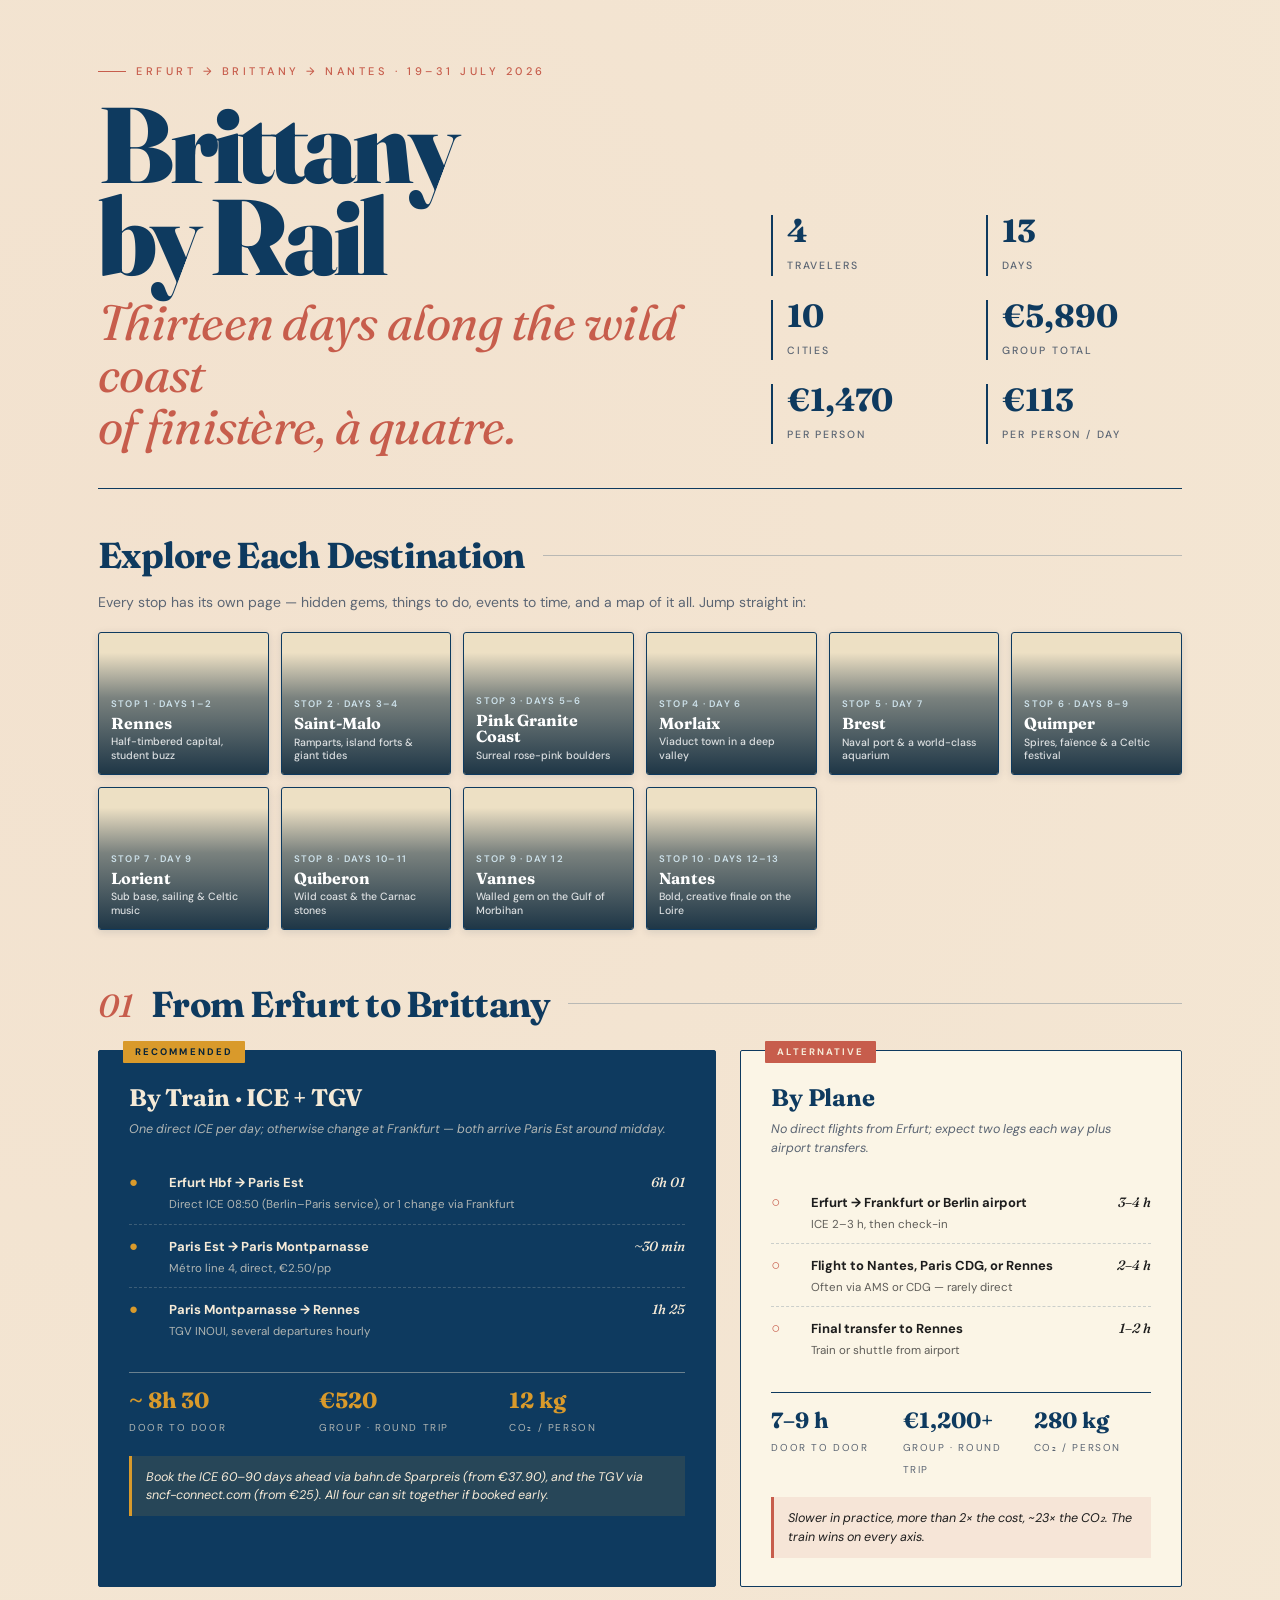
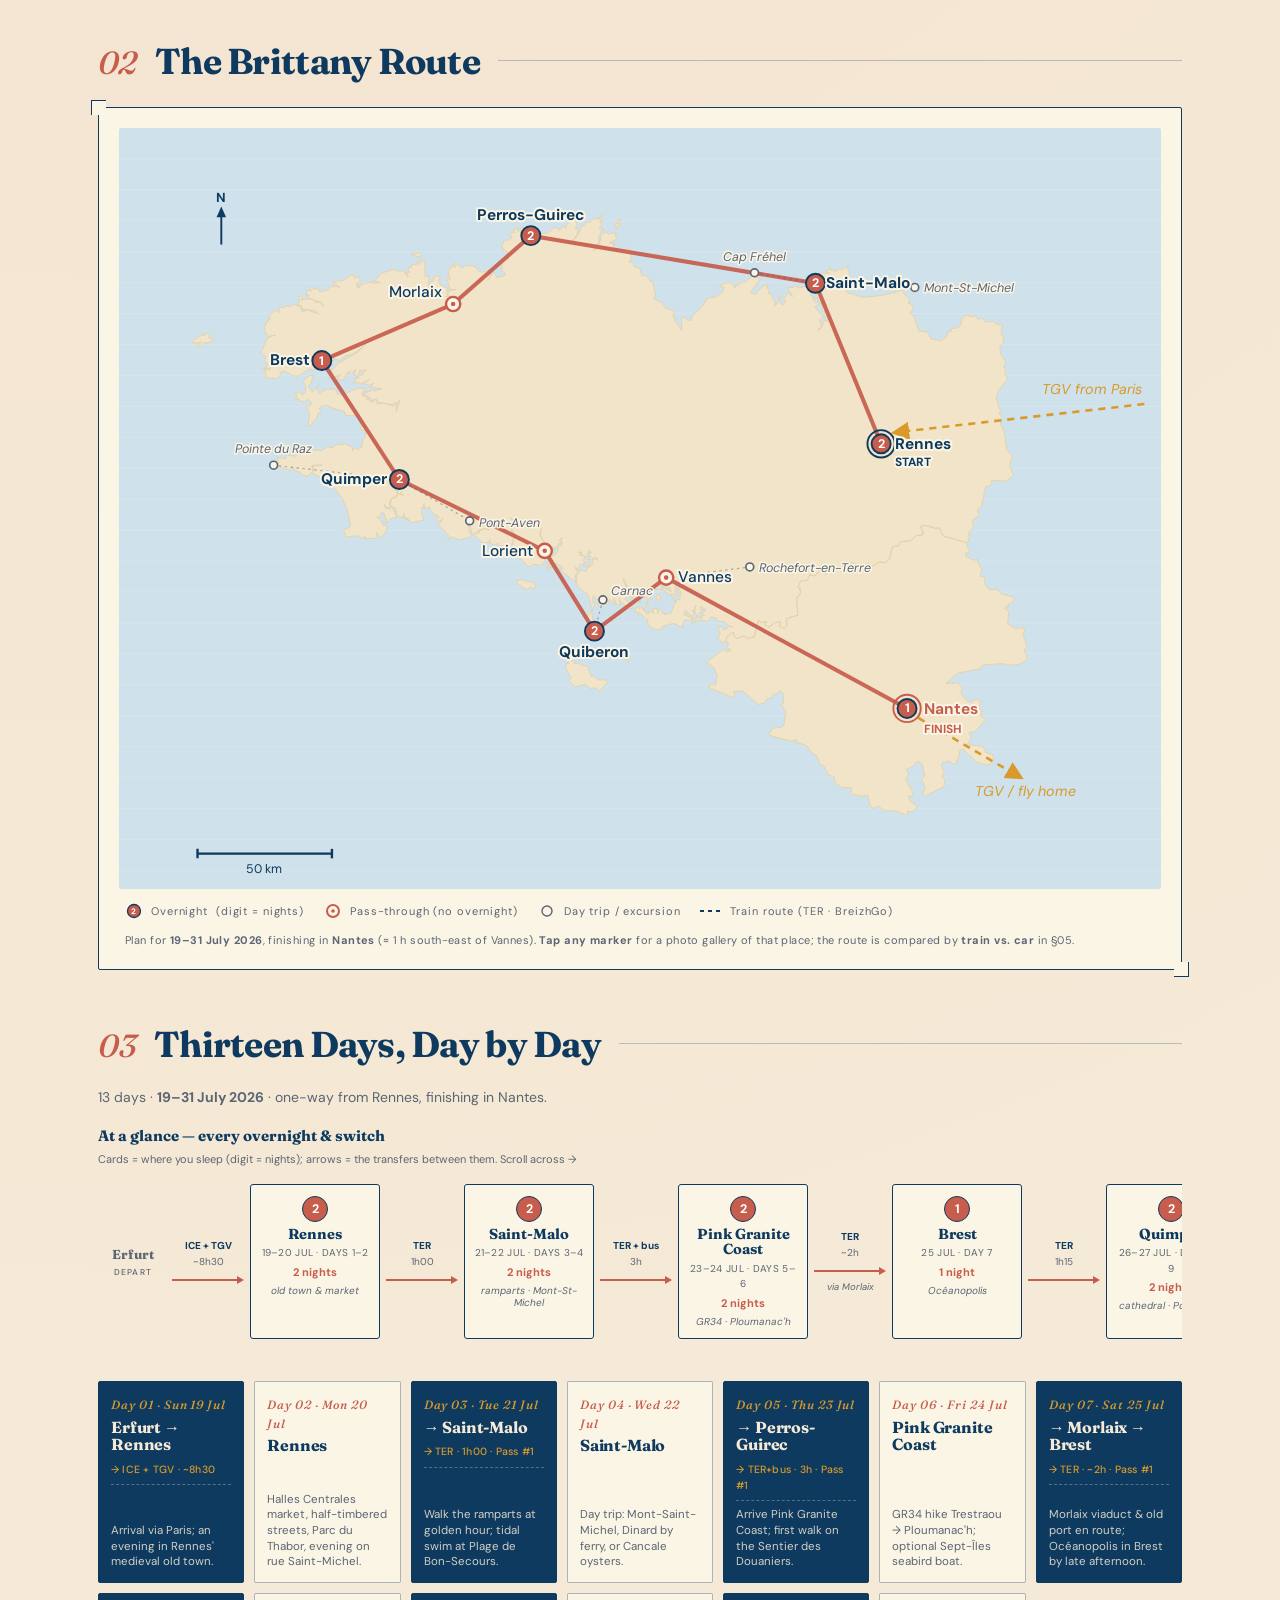
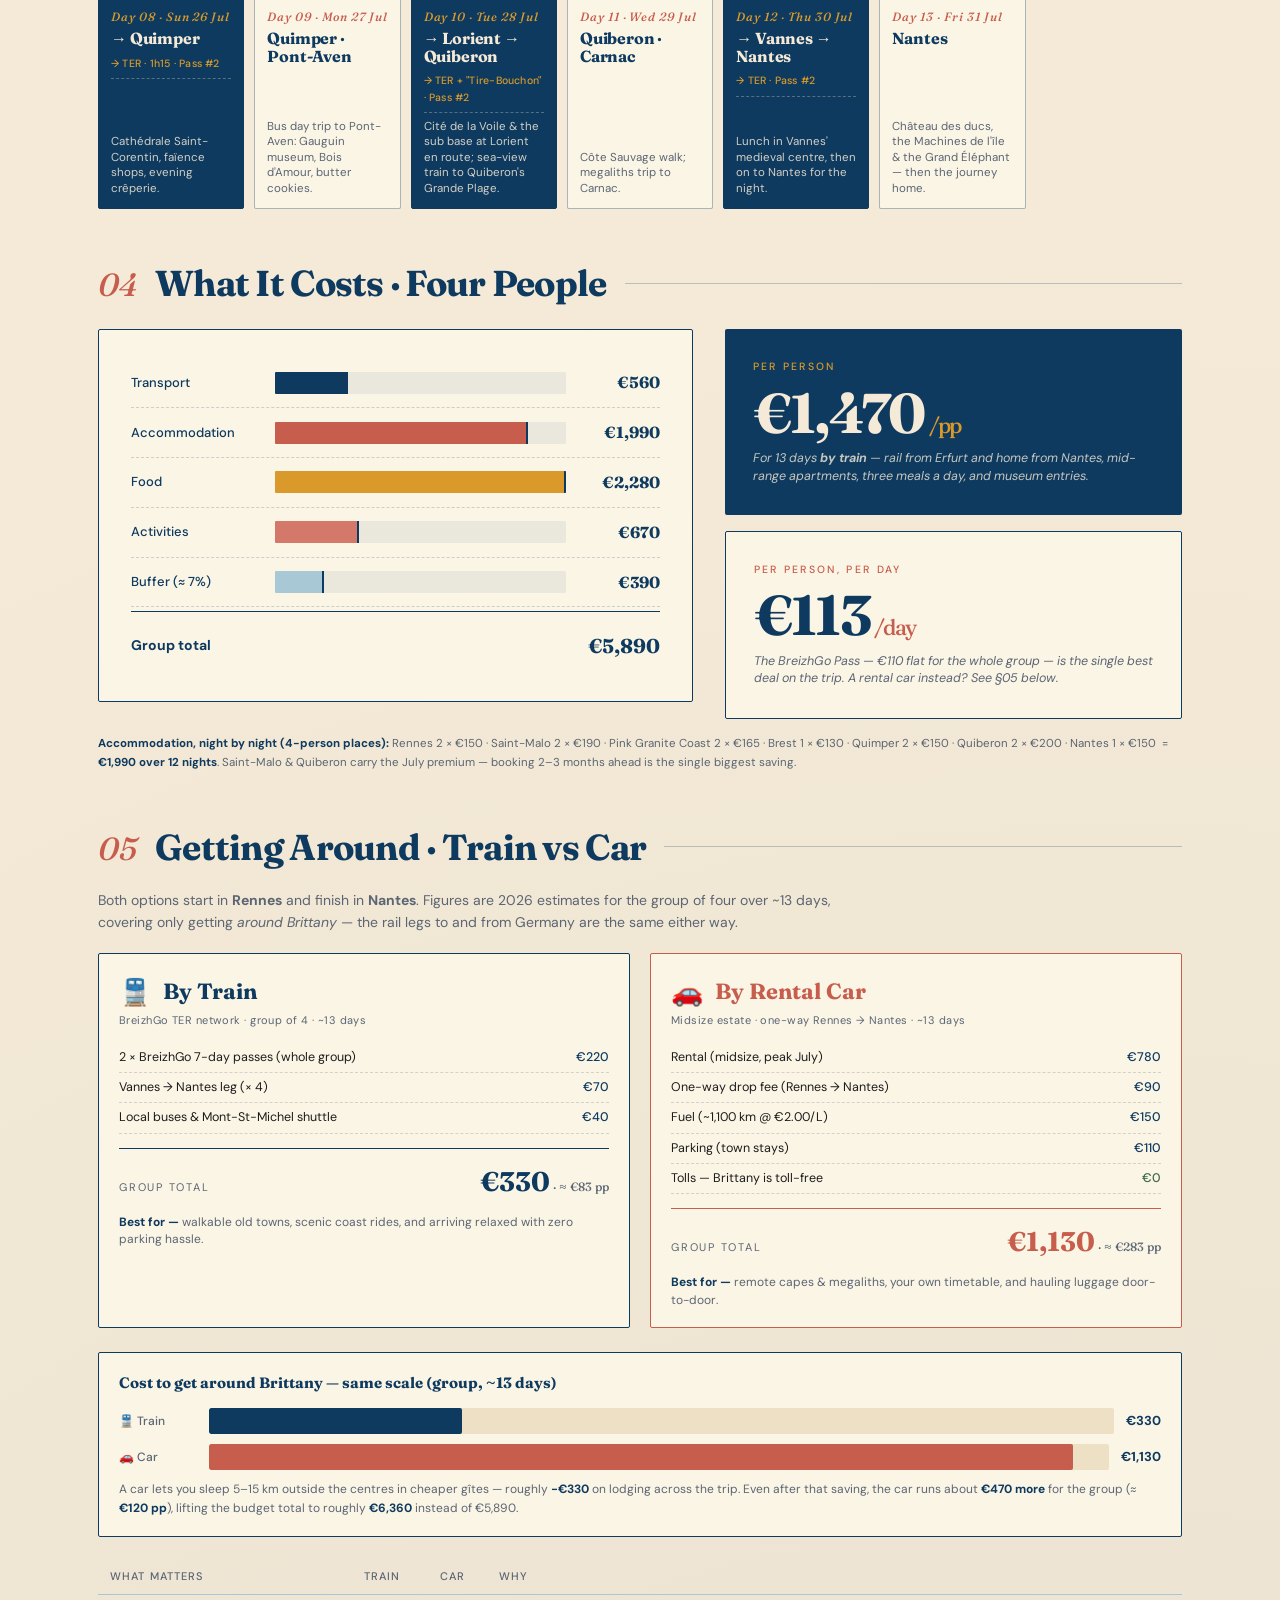
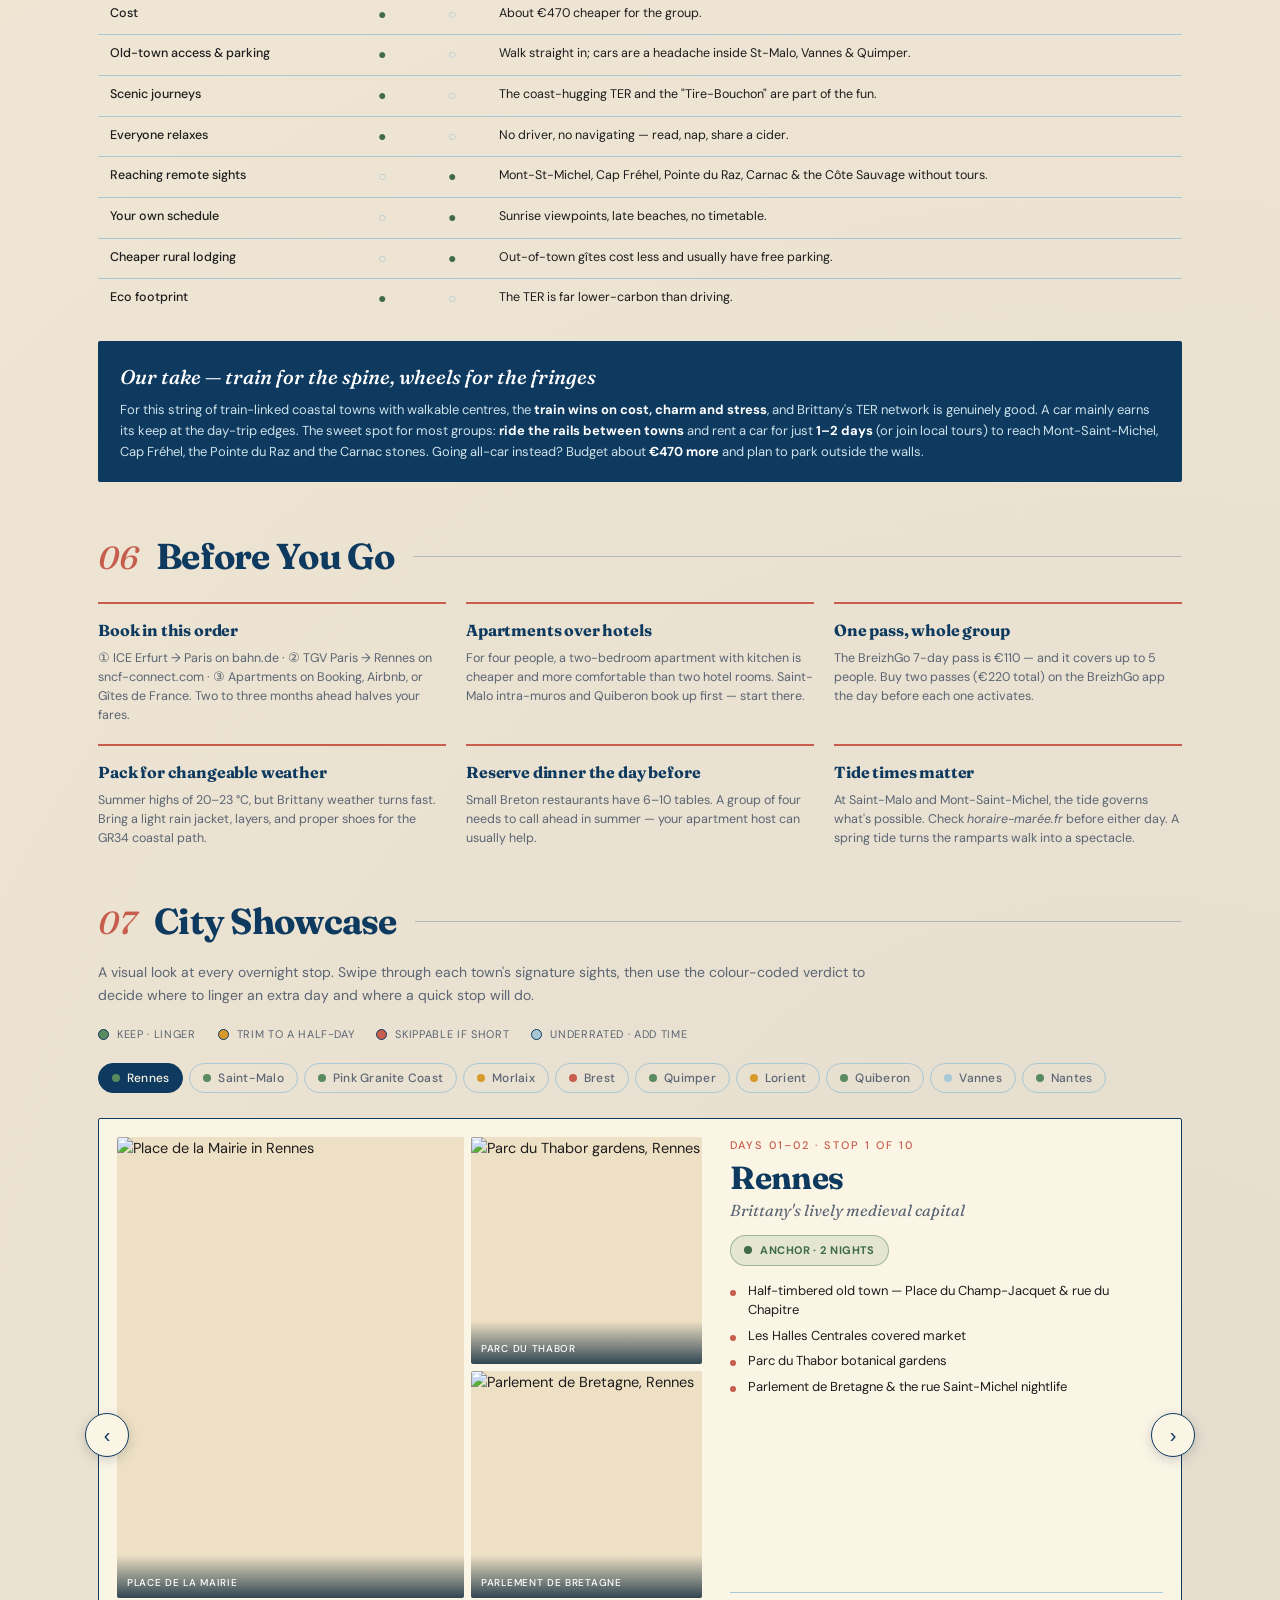
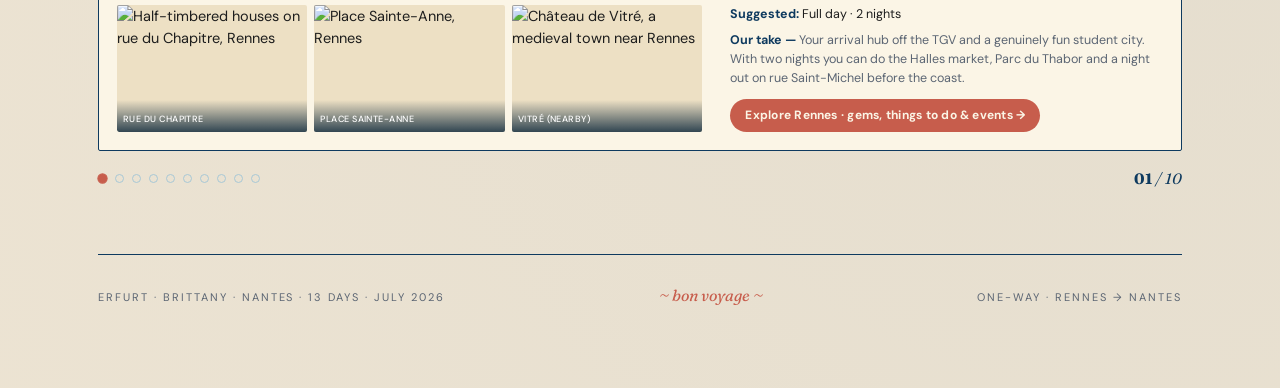
==== index.html @ cb70e76b "Add Brittany trip-planning site (Erfurt → Nantes, July 2026) Static, illustrated 13-day itinerary: a" ====
<!DOCTYPE html>
<html lang="en">
<head>
<meta charset="UTF-8">
<meta http-equiv="refresh" content="0; url=brittany-overview.html">
<link rel="canonical" href="brittany-overview.html">
<meta name="viewport" content="width=device-width, initial-scale=1.0">
<title>13 Days in Brittany · Erfurt → Nantes</title>
<style>
  body { font-family: system-ui, -apple-system, sans-serif; background: #f5ead7; color: #0e3a5f;
    display: flex; min-height: 100vh; align-items: center; justify-content: center; margin: 0; text-align: center; }
  a { color: #c75d4c; }
</style>
</head>
<body>
  <p>Redirecting to the trip page… <a href="brittany-overview.html">Open it here</a>.</p>
  <script>location.replace('brittany-overview.html');</script>
</body>
</html>
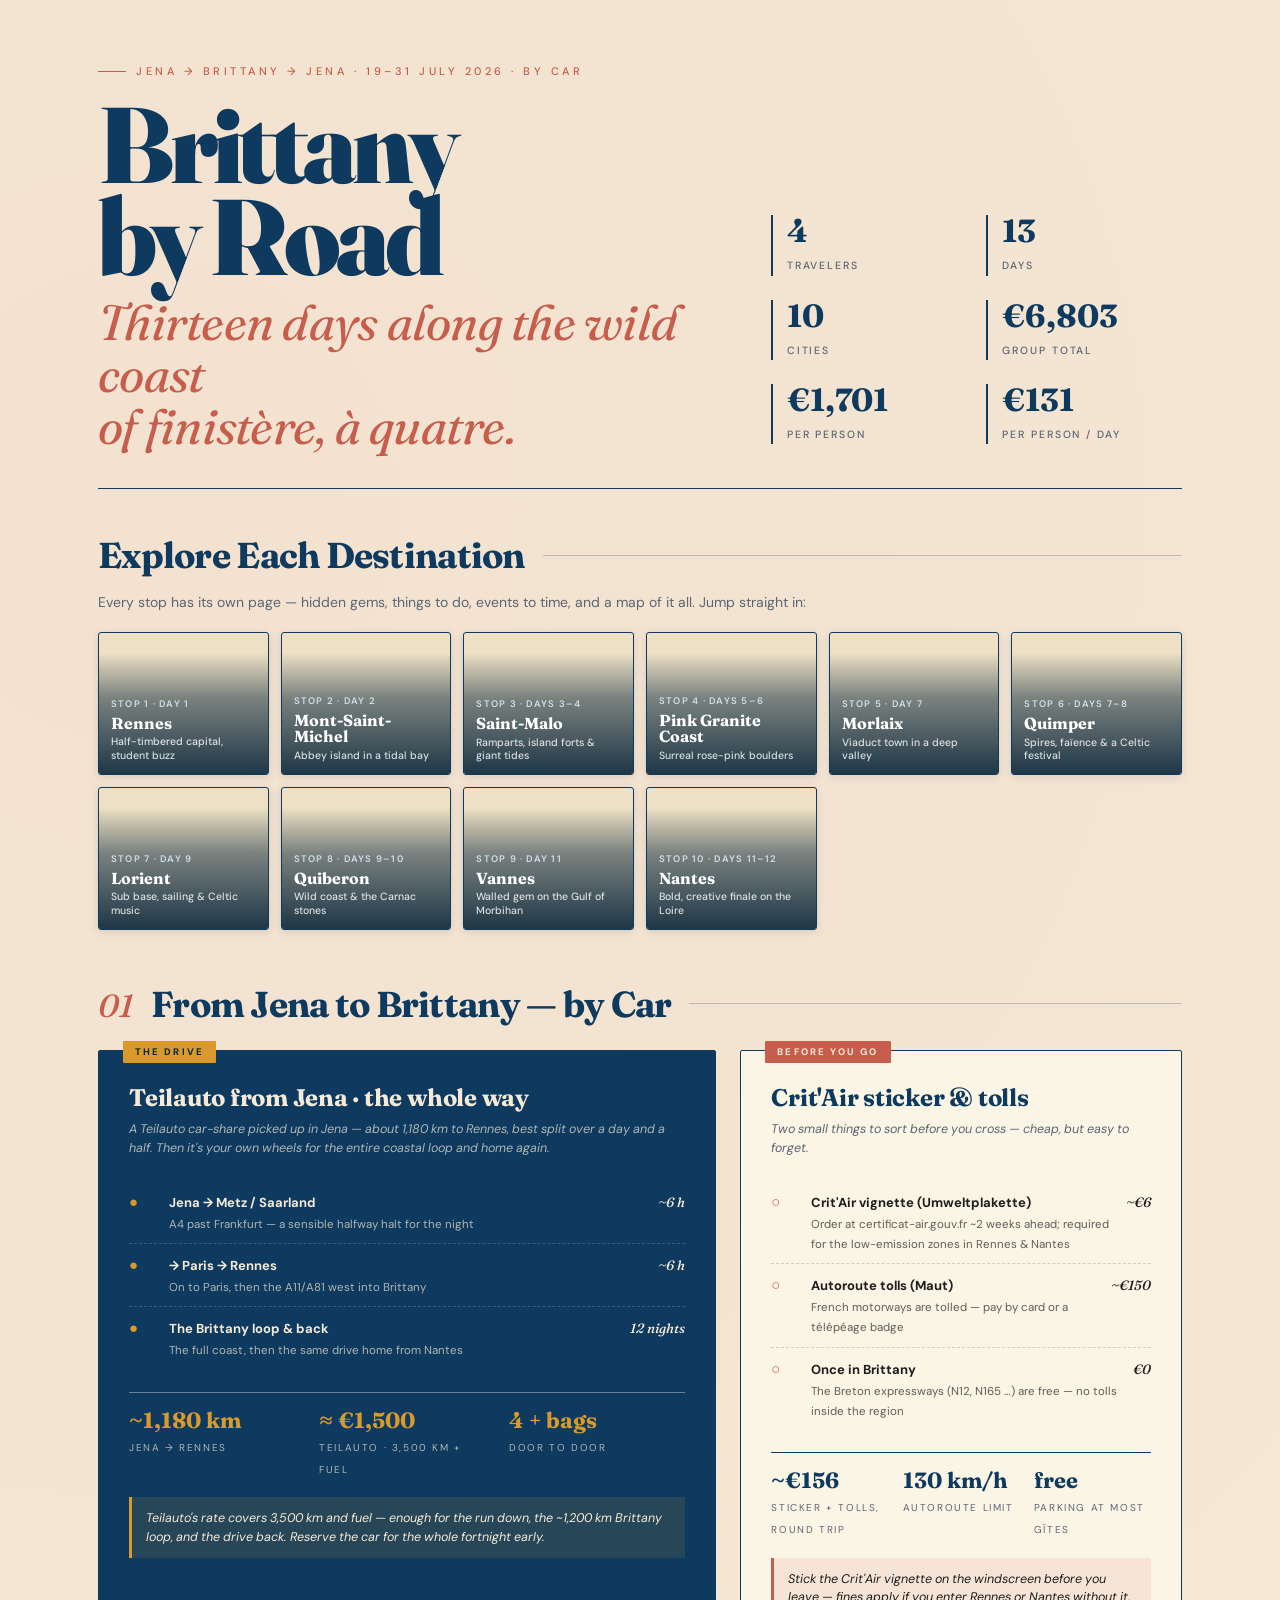
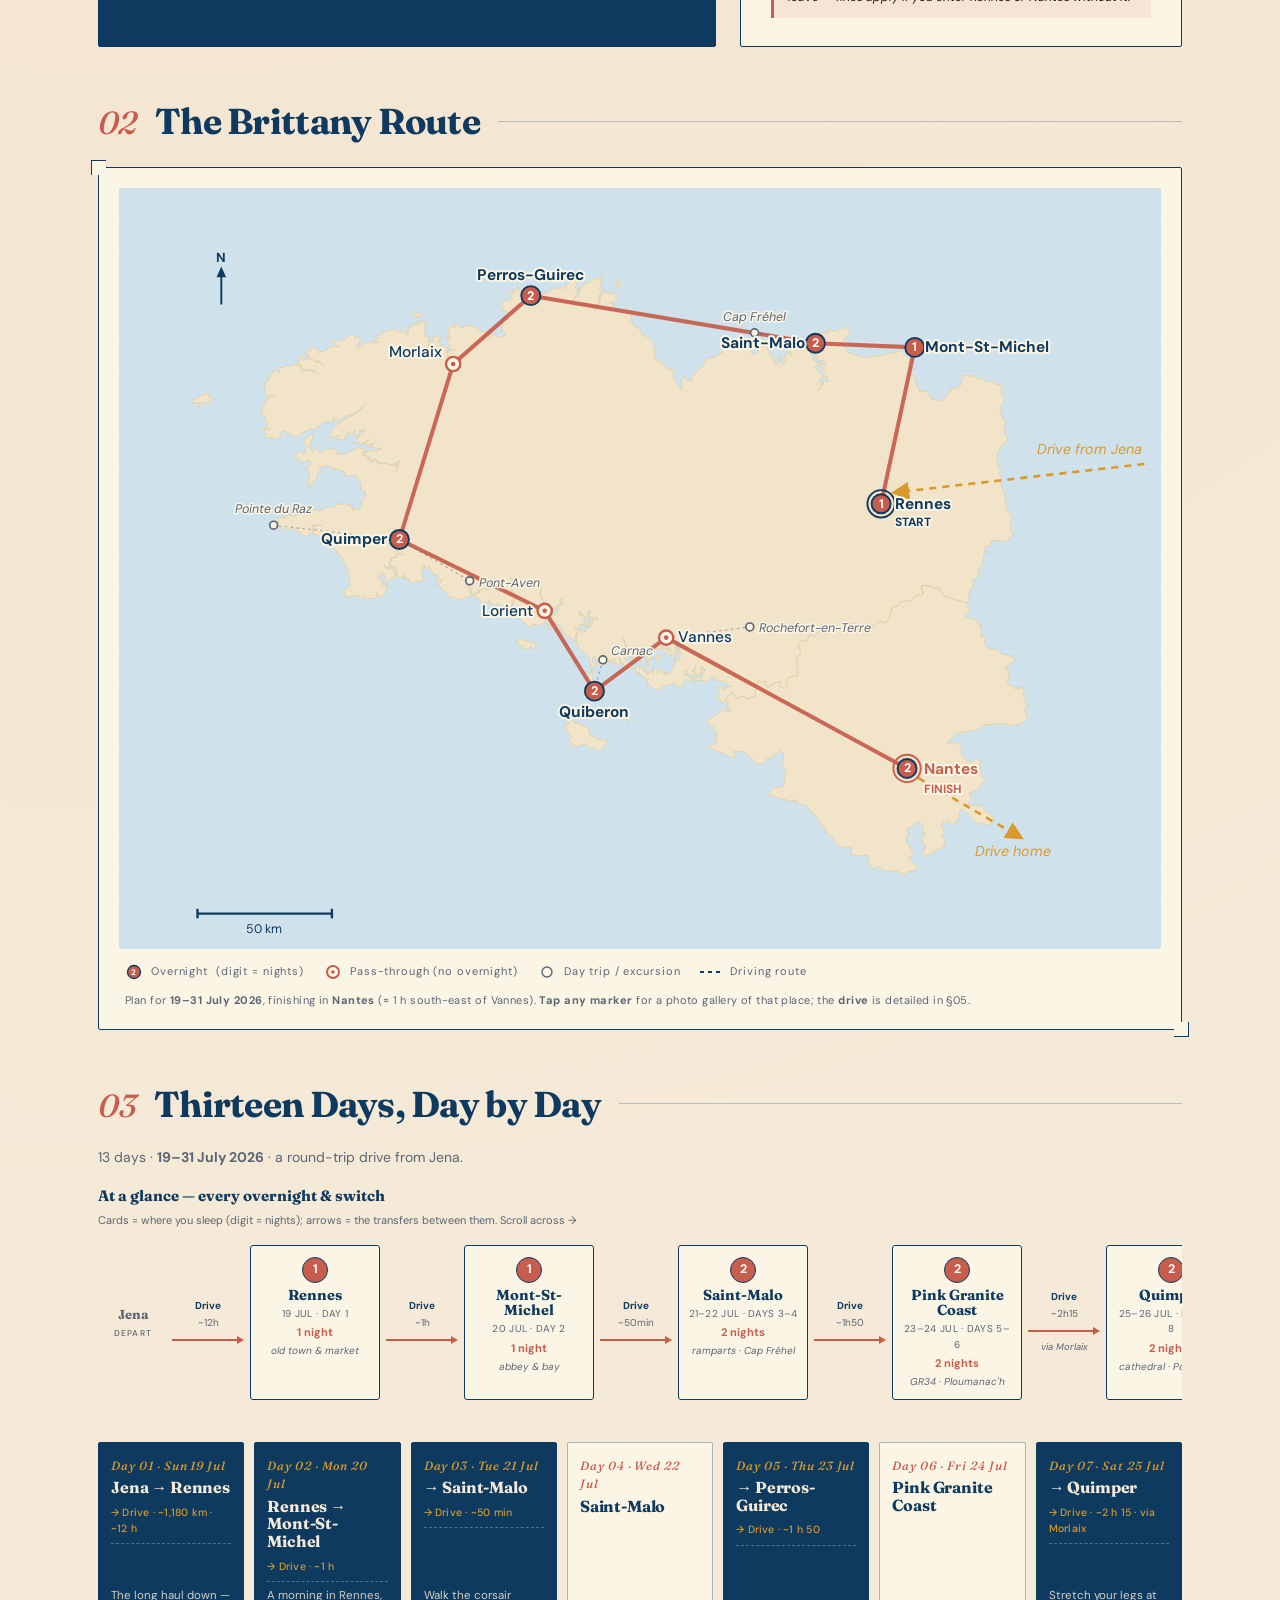
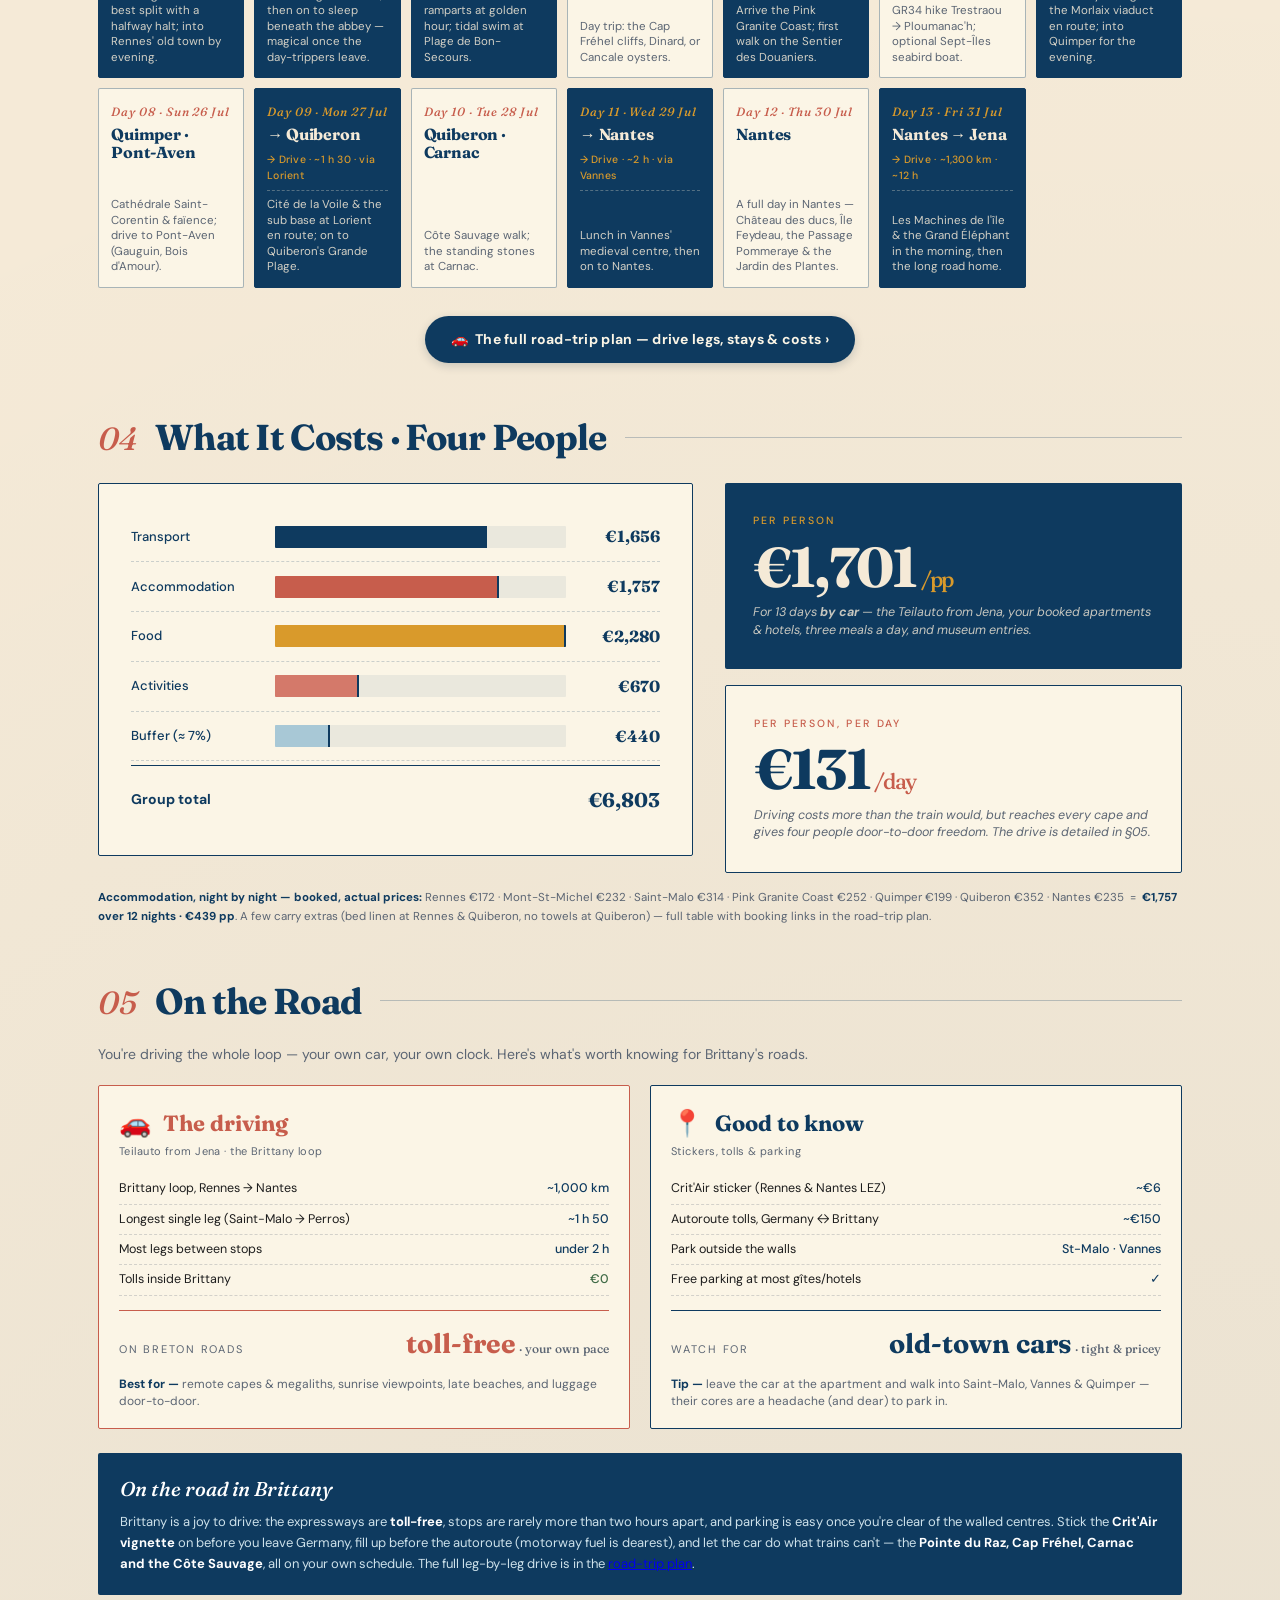
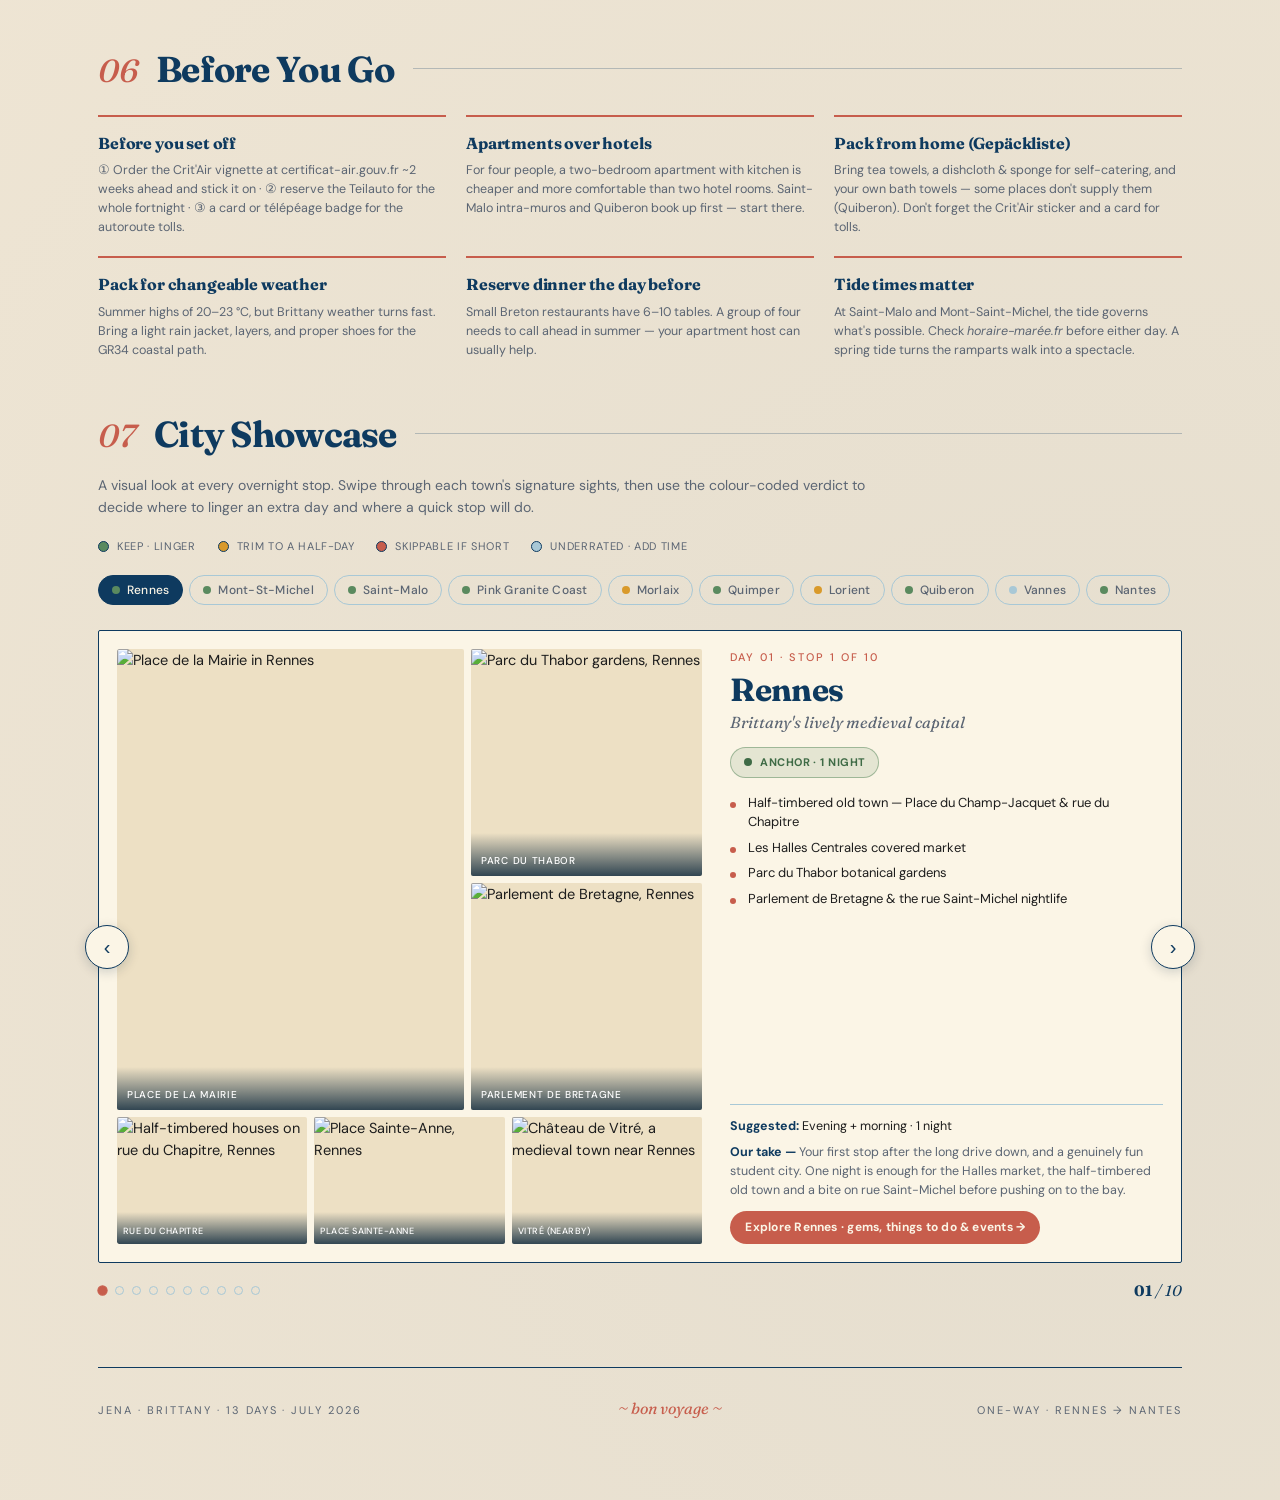
==== commit a4b30c1f: "Convert to a Jena car road trip with actual bookings Per the planning spreadsheet, the trip is now a" ====
--- a/index.html
+++ b/index.html
@@ -5,7 +5,7 @@
 <meta http-equiv="refresh" content="0; url=brittany-overview.html">
 <link rel="canonical" href="brittany-overview.html">
 <meta name="viewport" content="width=device-width, initial-scale=1.0">
-<title>13 Days in Brittany · Erfurt → Nantes</title>
+<title>13 Days in Brittany · a Jena road trip</title>
 <style>
   body { font-family: system-ui, -apple-system, sans-serif; background: #f5ead7; color: #0e3a5f;
     display: flex; min-height: 100vh; align-items: center; justify-content: center; margin: 0; text-align: center; }
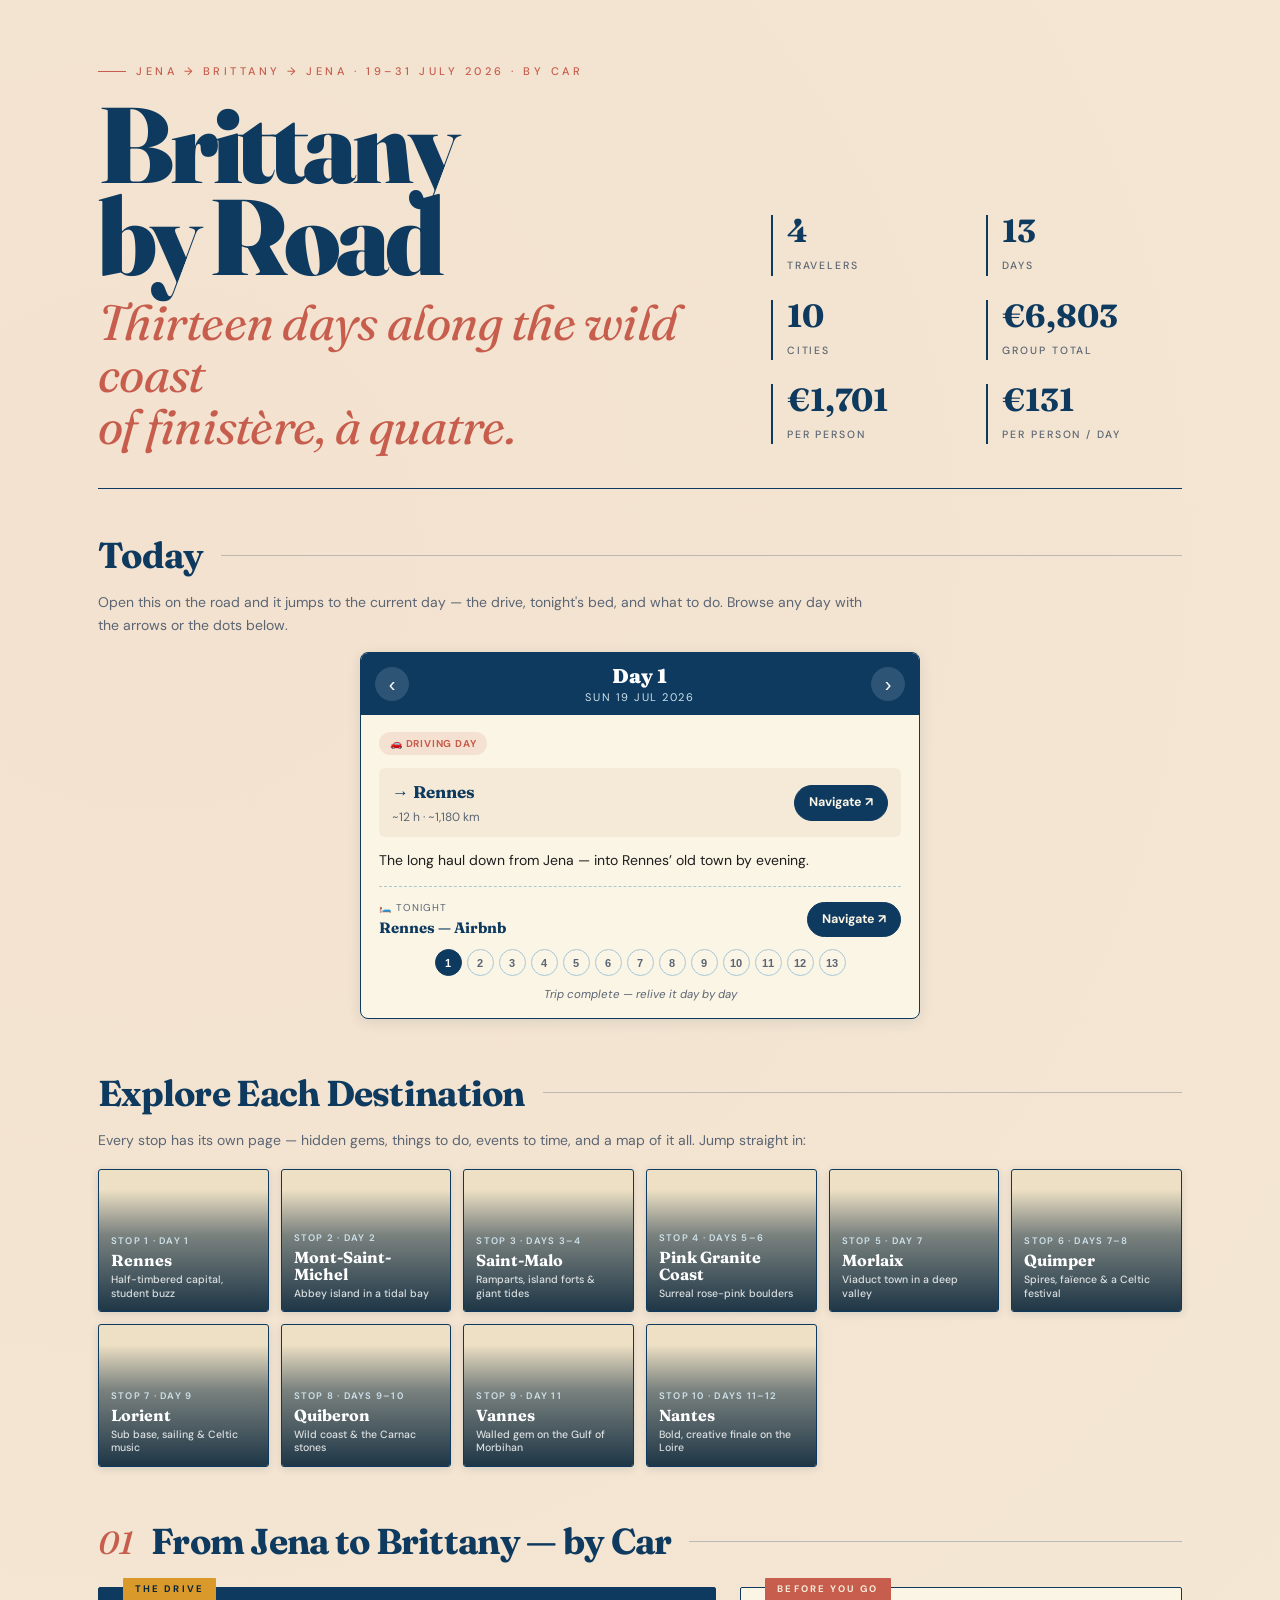
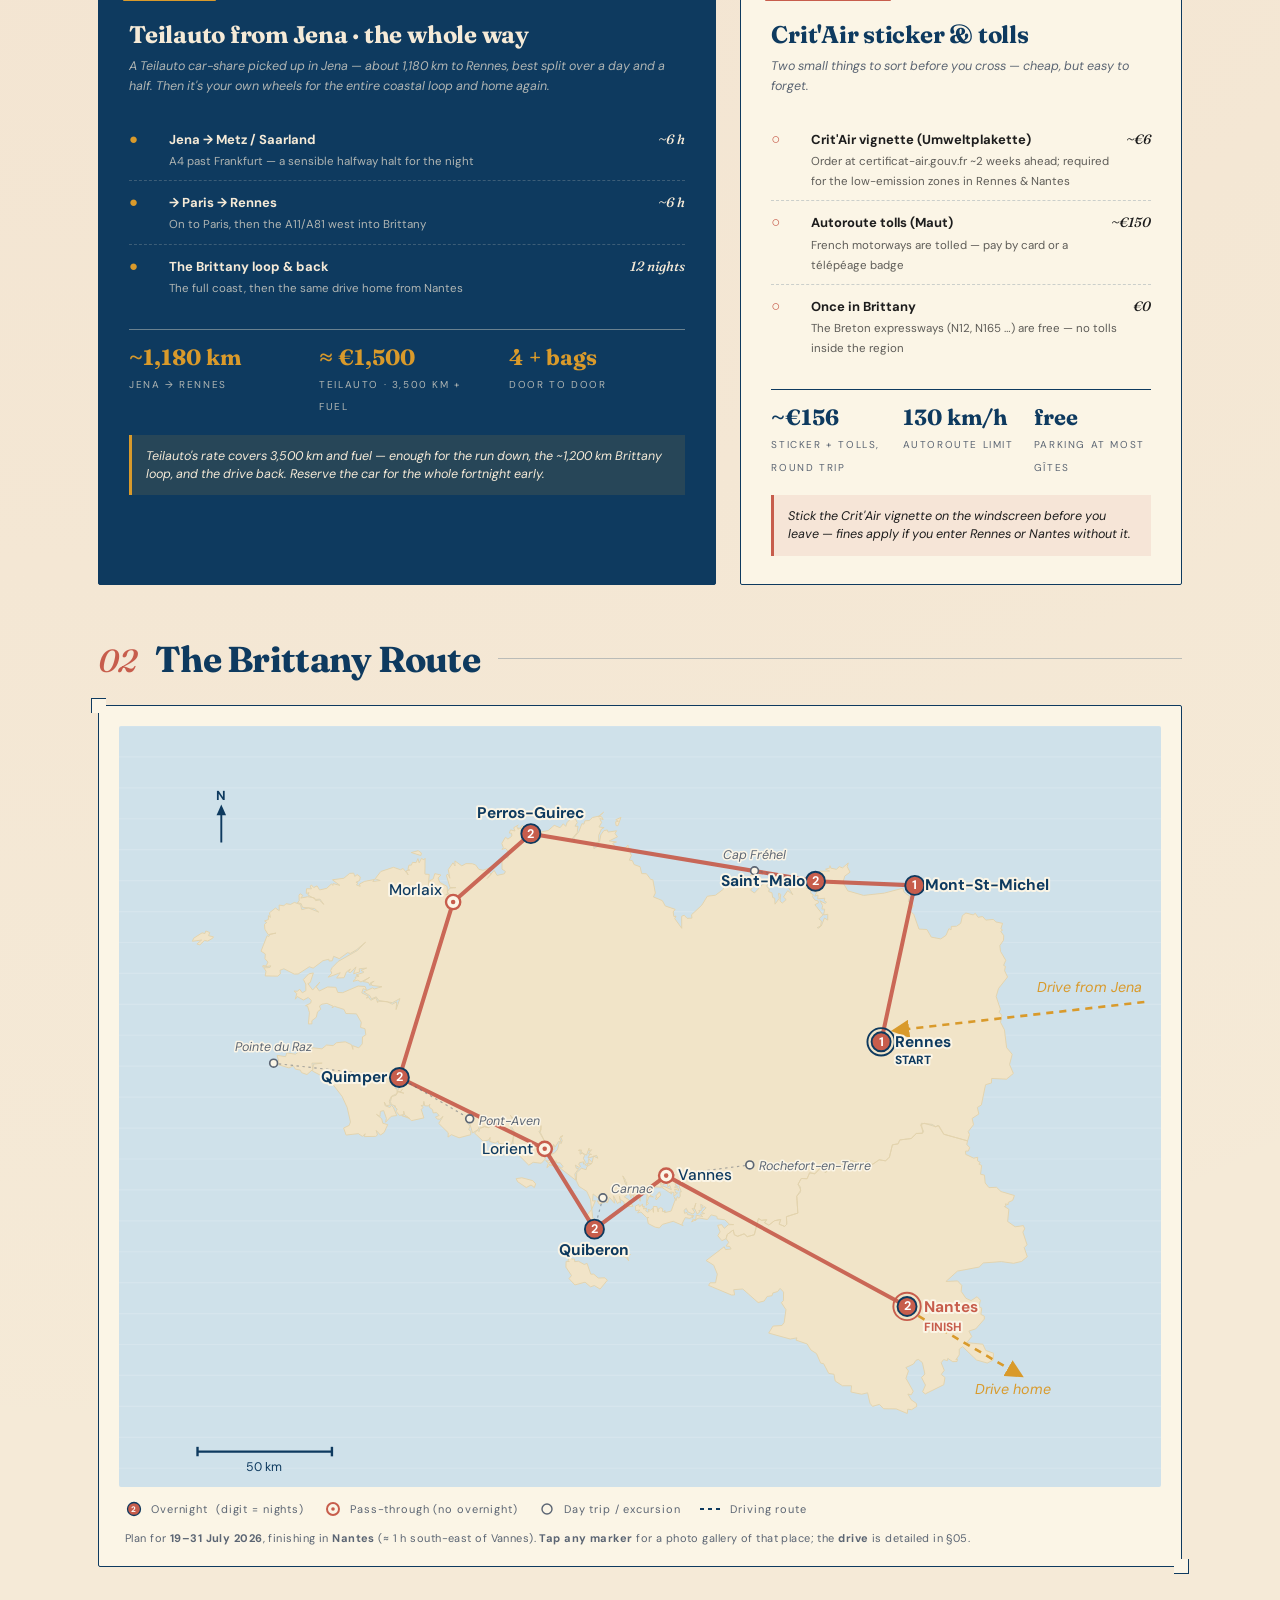
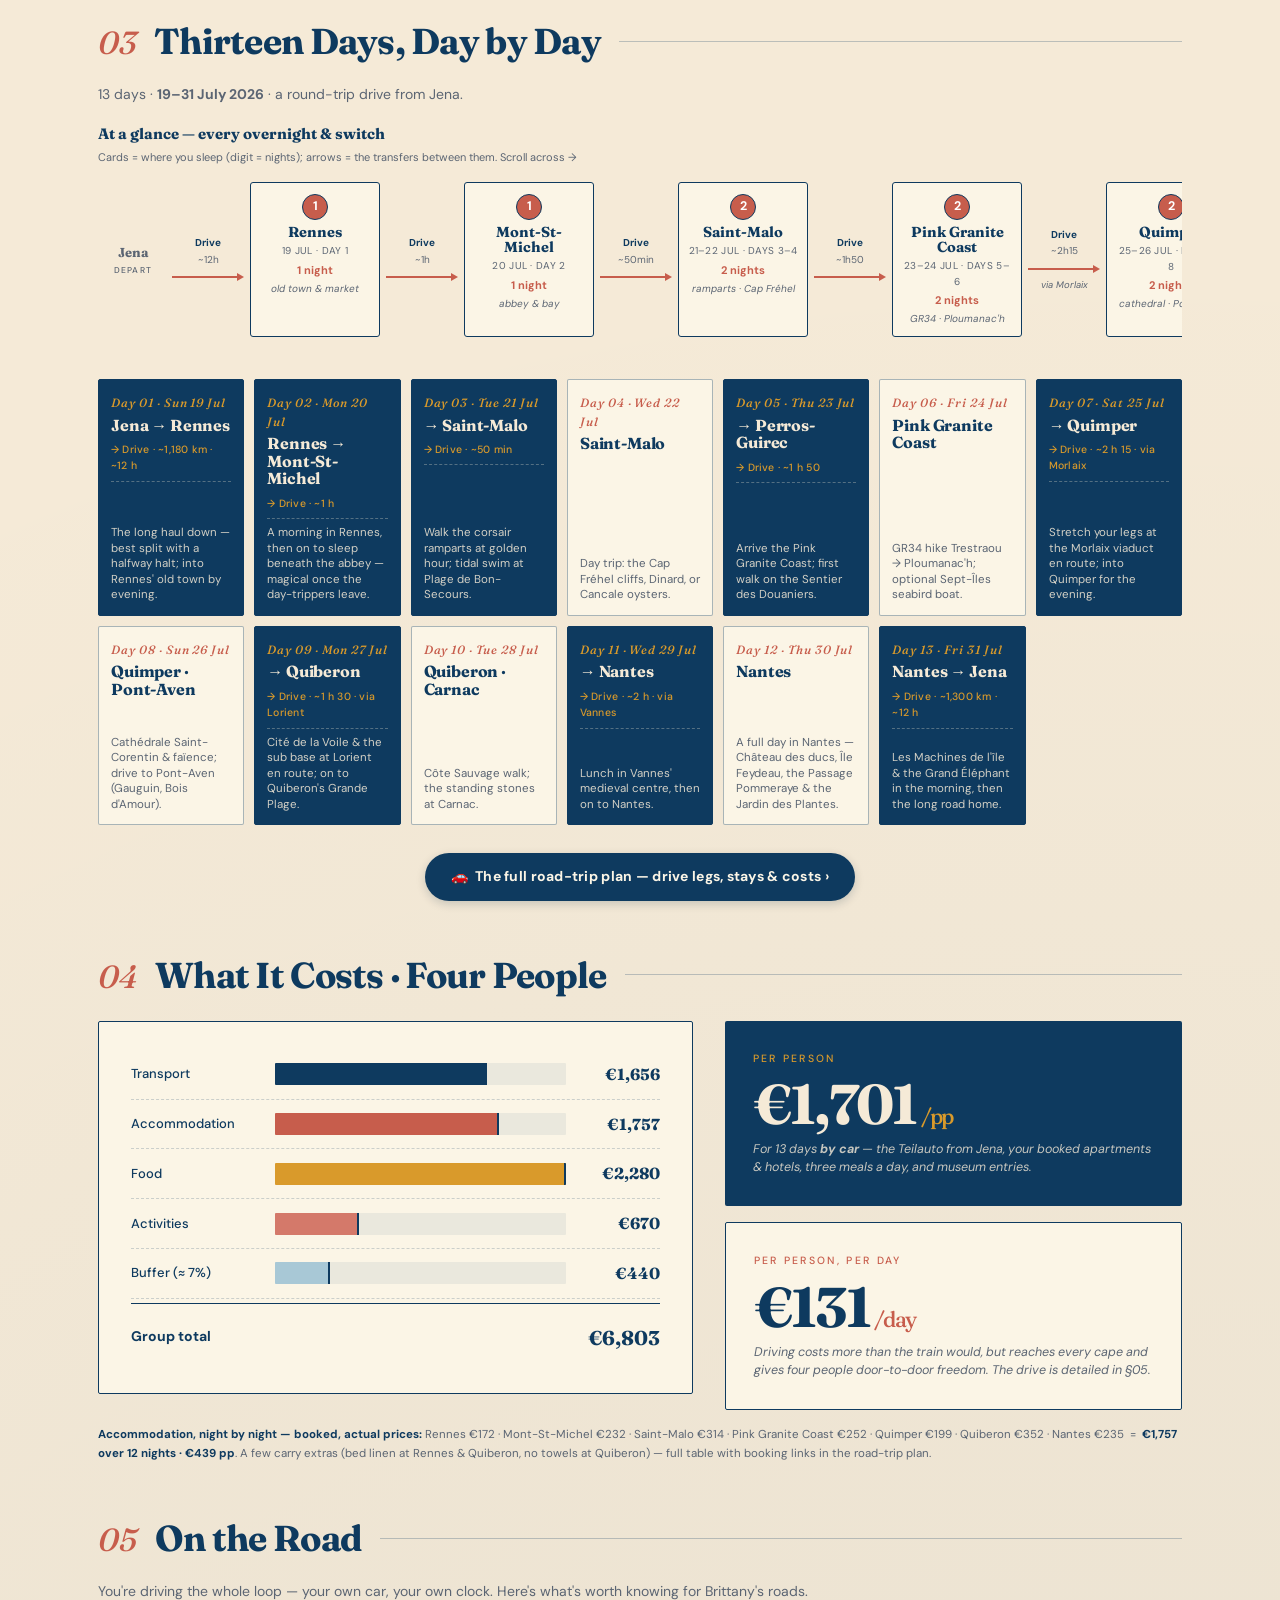
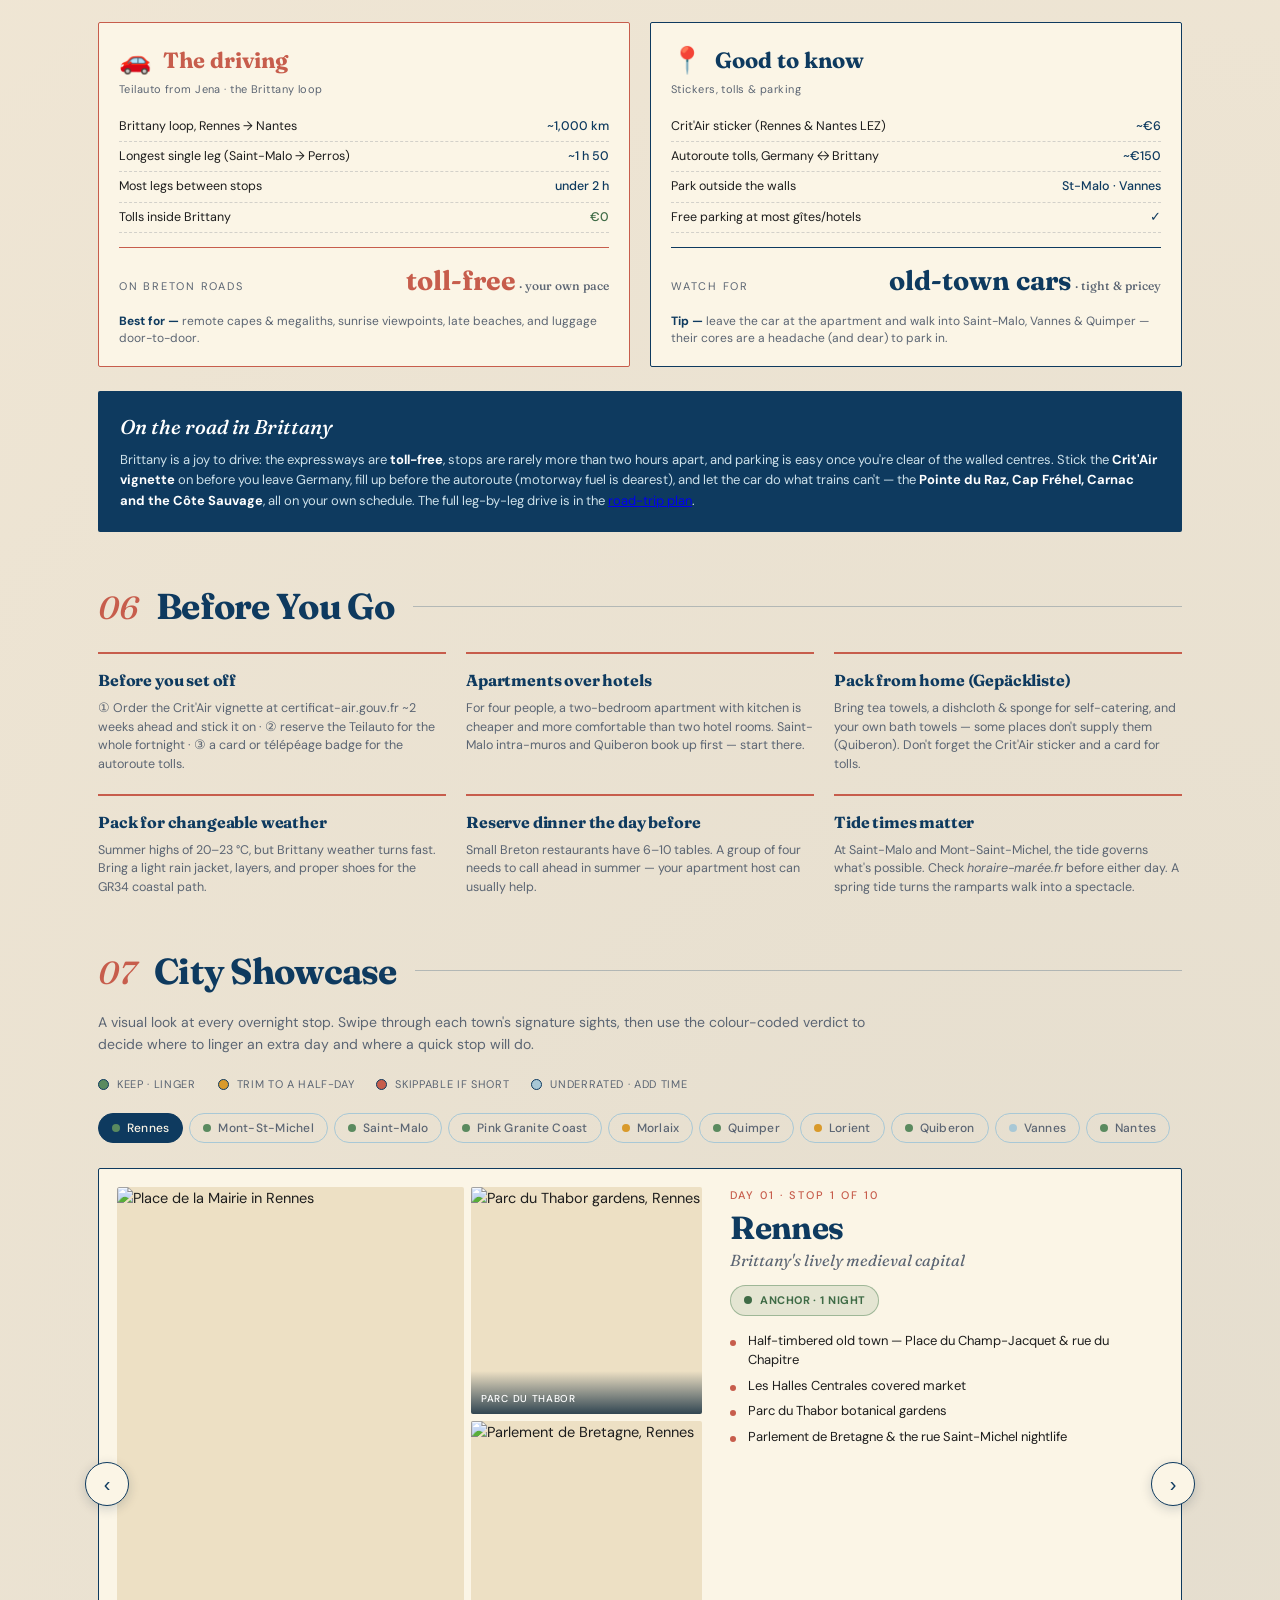
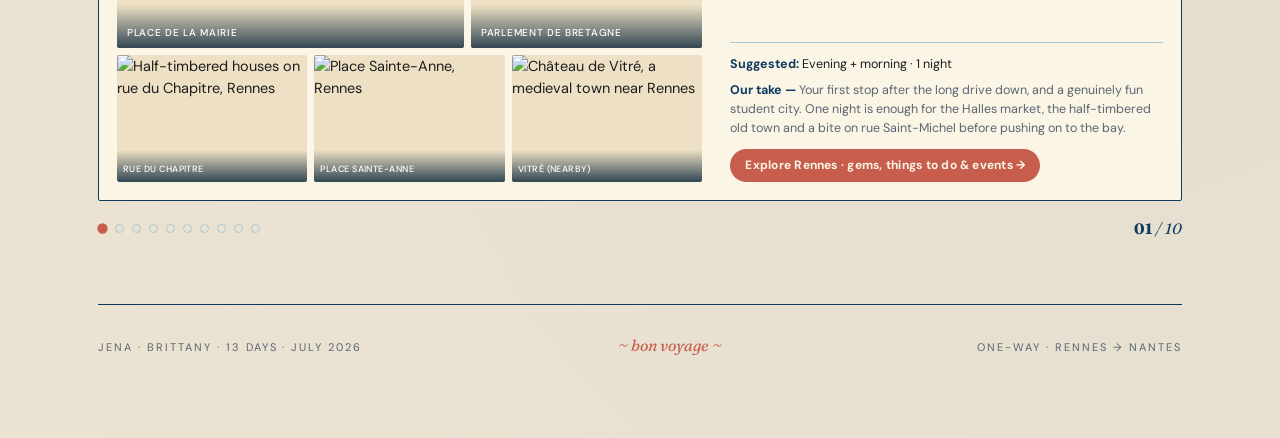
==== commit 7fa87710: "test" ====
--- a/index.html
+++ b/index.html
@@ -16,4 +16,4 @@
   <p>Redirecting to the trip page… <a href="brittany-overview.html">Open it here</a>.</p>
   <script>location.replace('brittany-overview.html');</script>
 </body>
-</html>
+</html> 
